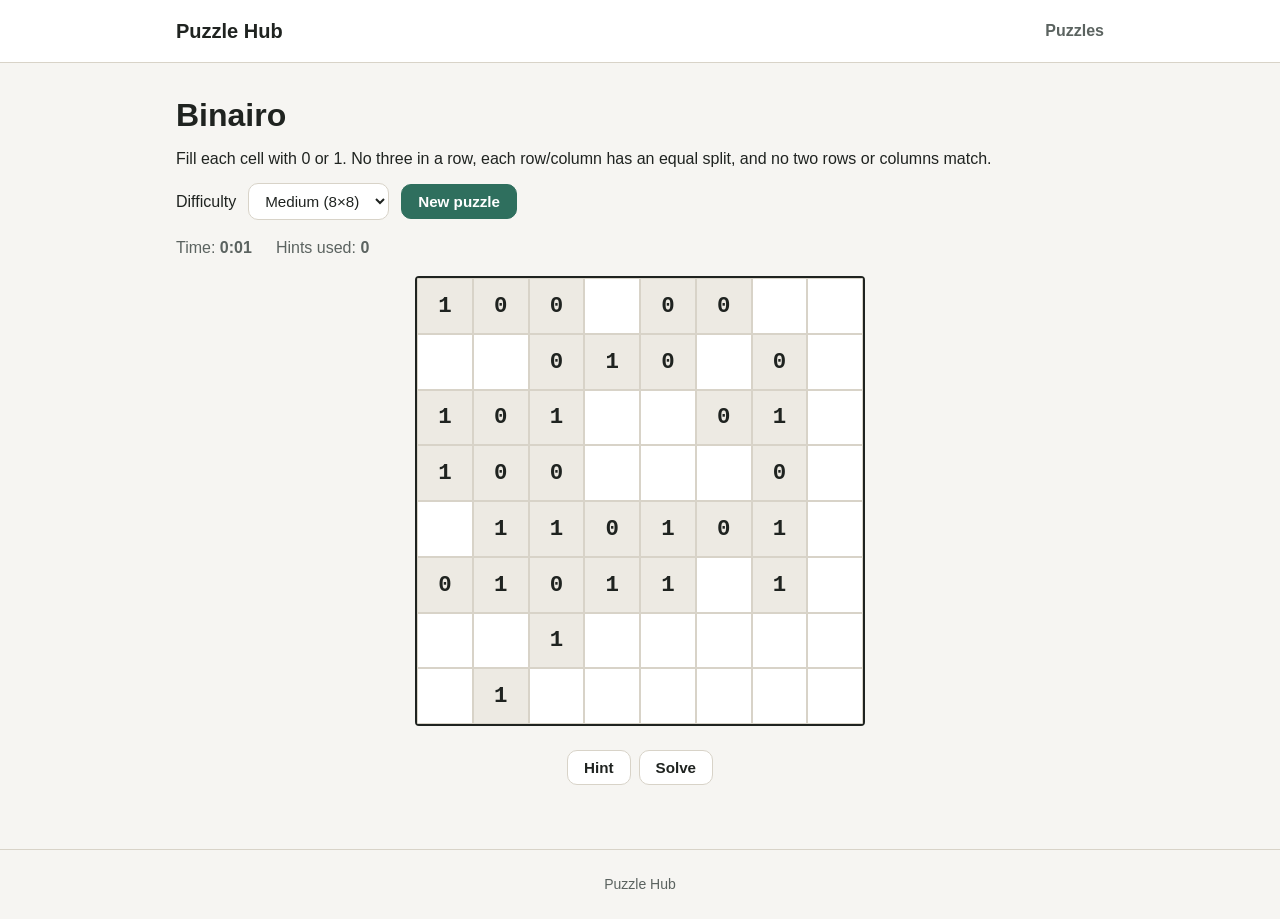
==== puzzles/binairo/index.html @ 6a2b2c0c "Add Binairo as a second puzzle type Mirrors sudoku's architecture: backtracking generator with a uni" ====
<!doctype html>
<html lang="en">
<head>
  <meta charset="utf-8" />
  <meta name="viewport" content="width=device-width, initial-scale=1" />
  <title>Binairo — Puzzle Hub</title>
  <link rel="icon" type="image/svg+xml" href="../../favicon.svg" />
  <link rel="stylesheet" href="../../css/theme.css" />
  <link rel="stylesheet" href="../../css/base.css" />
  <link rel="stylesheet" href="../../css/components.css" />
  <link rel="stylesheet" href="binairo.css" />
</head>
<body>
  <header class="site-header">
    <div class="container">
      <a class="site-logo" href="../../index.html">Puzzle Hub</a>
      <nav class="site-nav" aria-label="Main navigation">
        <a href="../../index.html">Puzzles</a>
      </nav>
    </div>
  </header>

  <main>
    <div class="container binairo-page">
      <h1>Binairo</h1>
      <p>Fill each cell with 0 or 1. No three in a row, each row/column has an equal split, and no two rows or columns match.</p>

      <div class="puzzle-toolbar">
        <label for="difficulty-select">Difficulty</label>
        <select id="difficulty-select">
          <option value="easy">Easy (6×6)</option>
          <option value="medium" selected>Medium (8×8)</option>
          <option value="hard">Hard (10×10)</option>
        </select>
        <button id="new-puzzle-btn" class="btn btn-primary">New puzzle</button>
      </div>

      <div class="puzzle-stats">
        <span>Time: <strong id="timer-display">0:00</strong></span>
        <span>Hints used: <strong id="hint-count">0</strong></span>
      </div>

      <div id="binairo-grid" class="binairo-grid" role="group" aria-label="Binairo grid"></div>

      <div class="btn-group puzzle-actions">
        <button id="hint-btn" class="btn">Hint</button>
        <button id="solve-btn" class="btn">Solve</button>
      </div>
    </div>
  </main>

  <footer class="site-footer">
    <div class="container">Puzzle Hub</div>
  </footer>

  <div id="win-modal" class="modal-backdrop" hidden>
    <div class="modal" role="dialog" aria-modal="true" aria-labelledby="win-modal-title">
      <h2 id="win-modal-title">Solved!</h2>
      <p>Time: <strong id="win-time"></strong></p>
      <button id="win-modal-close" class="btn btn-primary">Close</button>
    </div>
  </div>

  <script type="module" src="js/main.js"></script>
</body>
</html>
---- css/theme.css ----
:root {
  --color-bg: #f6f5f2;
  --color-surface: #ffffff;
  --color-surface-alt: #edeae3;
  --color-text: #1f2320;
  --color-text-muted: #5b6360;
  --color-border: #d8d3c8;
  --color-accent: #2f6f5e;
  --color-accent-hover: #255a4c;
  --color-accent-contrast: #ffffff;
  --color-danger: #b3402f;
  --color-success: #2f6f5e;
  --color-given: #1f2320;
  --color-user-entry: #2f6f5e;
  --color-hint: #a2672c;
  --color-conflict-bg: #f6d9d4;
  --color-conflict-text: #8a2f21;
  --color-selected-bg: #dcecE6;
  --color-peer-bg: #eef2ef;

  --radius-sm: 4px;
  --radius-md: 10px;
  --radius-lg: 16px;

  --space-1: 0.25rem;
  --space-2: 0.5rem;
  --space-3: 0.75rem;
  --space-4: 1rem;
  --space-6: 1.5rem;
  --space-8: 2rem;

  --font-body: -apple-system, BlinkMacSystemFont, "Segoe UI", Roboto, Helvetica, Arial, sans-serif;
  --font-mono: "SF Mono", Consolas, "Liberation Mono", Menlo, monospace;

  --shadow-sm: 0 1px 2px rgba(0, 0, 0, 0.06);
  --shadow-md: 0 4px 16px rgba(0, 0, 0, 0.08);
}

@media (prefers-color-scheme: dark) {
  :root {
    --color-bg: #16191a;
    --color-surface: #1f2426;
    --color-surface-alt: #262c2e;
    --color-text: #e9ecea;
    --color-text-muted: #9aa3a0;
    --color-border: #333a3c;
    --color-accent: #4fae93;
    --color-accent-hover: #6ec3aa;
    --color-accent-contrast: #0b1211;
    --color-danger: #e08272;
    --color-success: #4fae93;
    --color-given: #e9ecea;
    --color-user-entry: #4fae93;
    --color-hint: #d9a45c;
    --color-conflict-bg: #4a2a26;
    --color-conflict-text: #f0b3a6;
    --color-selected-bg: #24413a;
    --color-peer-bg: #1d2726;

    --shadow-sm: 0 1px 2px rgba(0, 0, 0, 0.3);
    --shadow-md: 0 4px 16px rgba(0, 0, 0, 0.4);
  }
}
---- css/base.css ----
*,
*::before,
*::after {
  box-sizing: border-box;
}

html,
body {
  margin: 0;
  padding: 0;
}

body {
  background: var(--color-bg);
  color: var(--color-text);
  font-family: var(--font-body);
  line-height: 1.5;
  min-height: 100vh;
}

h1,
h2,
h3 {
  line-height: 1.25;
  margin: 0 0 var(--space-3);
}

p {
  margin: 0 0 var(--space-3);
}

a {
  color: var(--color-accent);
}

a:hover {
  color: var(--color-accent-hover);
}

button {
  font-family: inherit;
}

.container {
  max-width: 960px;
  margin: 0 auto;
  padding: 0 var(--space-4);
}

.visually-hidden {
  position: absolute;
  width: 1px;
  height: 1px;
  padding: 0;
  margin: -1px;
  overflow: hidden;
  clip: rect(0, 0, 0, 0);
  white-space: nowrap;
  border: 0;
}

:focus-visible {
  outline: 3px solid var(--color-accent);
  outline-offset: 2px;
}
---- css/components.css ----
/* Site header / nav */
.site-header {
  border-bottom: 1px solid var(--color-border);
  background: var(--color-surface);
}

.site-header .container {
  display: flex;
  align-items: center;
  justify-content: space-between;
  padding-top: var(--space-4);
  padding-bottom: var(--space-4);
}

.site-logo {
  font-size: 1.25rem;
  font-weight: 700;
  text-decoration: none;
  color: var(--color-text);
}

.site-logo:hover {
  color: var(--color-text);
}

.site-nav {
  display: flex;
  gap: var(--space-4);
}

.site-nav a {
  text-decoration: none;
  color: var(--color-text-muted);
  font-weight: 600;
}

.site-nav a:hover,
.site-nav a[aria-current="page"] {
  color: var(--color-accent);
}

/* Footer */
.site-footer {
  border-top: 1px solid var(--color-border);
  margin-top: var(--space-8);
  padding: var(--space-6) 0;
  color: var(--color-text-muted);
  font-size: 0.875rem;
  text-align: center;
}

/* Main content spacing */
main {
  padding: var(--space-8) 0;
}

/* Puzzle card grid (hub page) */
.puzzle-grid {
  display: grid;
  grid-template-columns: repeat(auto-fill, minmax(220px, 1fr));
  gap: var(--space-4);
}

.puzzle-card {
  display: block;
  background: var(--color-surface);
  border: 1px solid var(--color-border);
  border-radius: var(--radius-lg);
  padding: var(--space-6);
  text-decoration: none;
  color: var(--color-text);
  box-shadow: var(--shadow-sm);
  transition: transform 0.15s ease, box-shadow 0.15s ease;
}

.puzzle-card:hover {
  transform: translateY(-2px);
  box-shadow: var(--shadow-md);
  color: var(--color-text);
}

.puzzle-card .puzzle-card-icon {
  font-size: 2rem;
  display: block;
  margin-bottom: var(--space-2);
}

.puzzle-card h3 {
  margin-bottom: var(--space-1);
}

.puzzle-card p {
  margin: 0;
  color: var(--color-text-muted);
  font-size: 0.9rem;
}

.puzzle-card.puzzle-card-disabled {
  opacity: 0.55;
  pointer-events: none;
}

/* Puzzle play-page toolbar/stats/actions (shared across puzzle types) */
.puzzle-toolbar {
  display: flex;
  flex-wrap: wrap;
  align-items: center;
  gap: var(--space-3);
  margin-bottom: var(--space-4);
}

.puzzle-toolbar select {
  font-family: inherit;
  font-size: 0.95rem;
  padding: var(--space-2) var(--space-3);
  border-radius: var(--radius-md);
  border: 1px solid var(--color-border);
  background: var(--color-surface);
  color: var(--color-text);
}

.puzzle-stats {
  display: flex;
  gap: var(--space-6);
  margin-bottom: var(--space-4);
  color: var(--color-text-muted);
  font-variant-numeric: tabular-nums;
}

.puzzle-actions {
  justify-content: center;
  margin-top: var(--space-6);
}

/* Buttons */
.btn {
  display: inline-flex;
  align-items: center;
  gap: var(--space-2);
  border: 1px solid var(--color-border);
  background: var(--color-surface);
  color: var(--color-text);
  border-radius: var(--radius-md);
  padding: var(--space-2) var(--space-4);
  font-size: 0.95rem;
  font-weight: 600;
  cursor: pointer;
}

.btn:hover {
  border-color: var(--color-accent);
  color: var(--color-accent);
}

.btn-primary {
  background: var(--color-accent);
  border-color: var(--color-accent);
  color: var(--color-accent-contrast);
}

.btn-primary:hover {
  background: var(--color-accent-hover);
  border-color: var(--color-accent-hover);
  color: var(--color-accent-contrast);
}

.btn:disabled {
  opacity: 0.5;
  cursor: not-allowed;
}

.btn-group {
  display: flex;
  flex-wrap: wrap;
  gap: var(--space-2);
}

/* Modal */
.modal-backdrop {
  position: fixed;
  inset: 0;
  background: rgba(0, 0, 0, 0.45);
  display: flex;
  align-items: center;
  justify-content: center;
  padding: var(--space-4);
  z-index: 100;
}

.modal-backdrop[hidden] {
  display: none;
}

.modal {
  background: var(--color-surface);
  border-radius: var(--radius-lg);
  padding: var(--space-6);
  max-width: 360px;
  width: 100%;
  box-shadow: var(--shadow-md);
  text-align: center;
}

.modal h2 {
  margin-top: 0;
}
---- puzzles/binairo/binairo.css ----
.binairo-grid {
  display: grid;
  grid-template-columns: repeat(var(--binairo-size), 1fr);
  width: min(94vw, 450px);
  aspect-ratio: 1;
  margin: 0 auto;
  border: 2px solid var(--color-text);
  border-radius: var(--radius-sm);
  overflow: hidden;
  background: var(--color-surface);
}

.binairo-cell {
  appearance: none;
  -webkit-appearance: none;
  width: 100%;
  height: 100%;
  border: 1px solid var(--color-border);
  background: var(--color-surface);
  color: var(--color-user-entry);
  font-family: var(--font-mono);
  font-size: clamp(1rem, 4vw, 1.4rem);
  font-weight: 700;
  padding: 0;
  cursor: pointer;
}

.binairo-cell.given {
  color: var(--color-given);
  background: var(--color-surface-alt);
  cursor: default;
}

.binairo-cell.hint {
  color: var(--color-hint);
}

.binairo-cell.peer {
  background: var(--color-peer-bg);
}

.binairo-cell.selected {
  background: var(--color-selected-bg);
}

.binairo-cell.conflict {
  background: var(--color-conflict-bg);
  color: var(--color-conflict-text);
}

.binairo-cell:focus-visible {
  outline: 2px solid var(--color-accent);
  outline-offset: -2px;
  z-index: 1;
  position: relative;
}
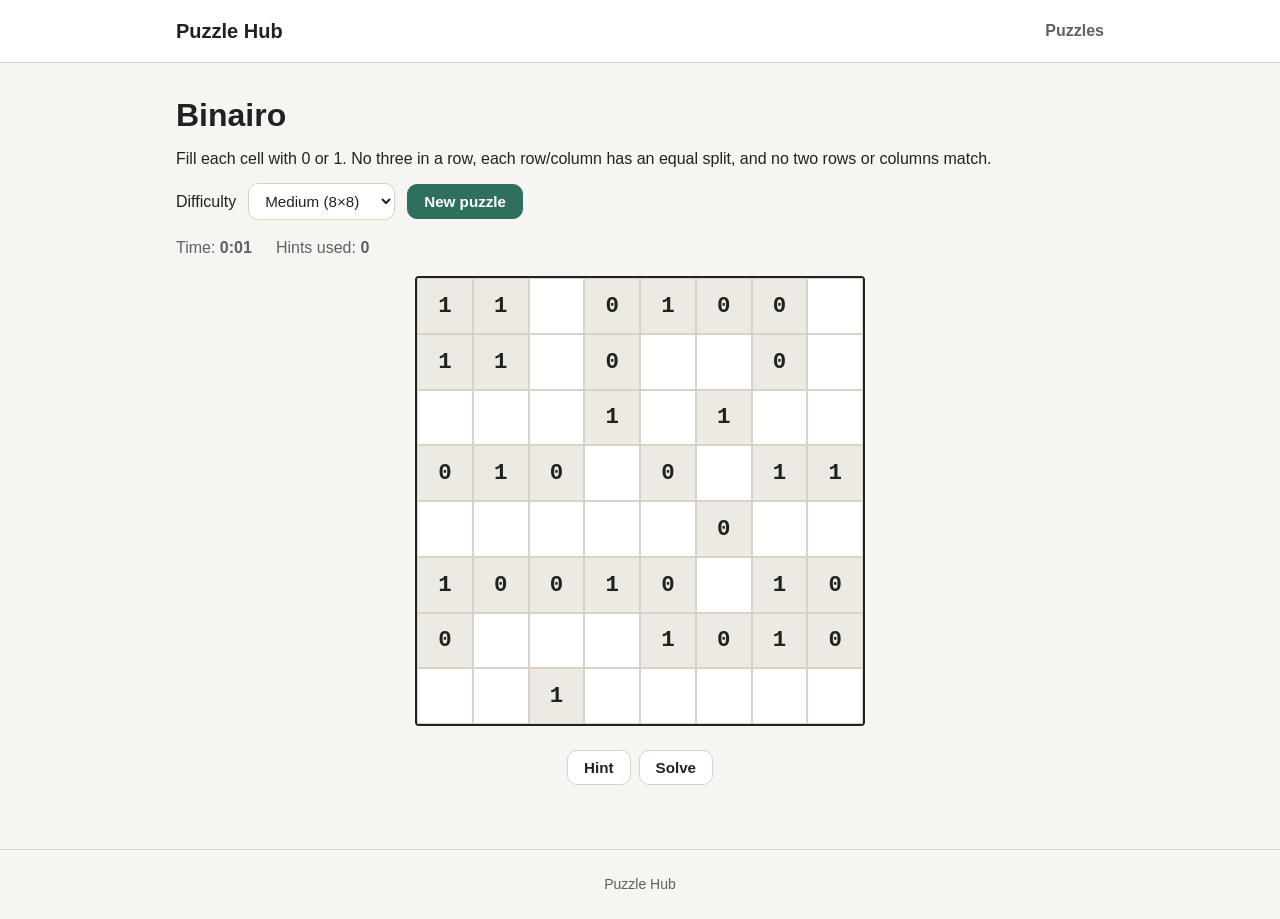
==== commit fa33ebb0: "Add Expert (12x12) difficulty to Binairo 14x14 was tried first but rejected after timing it: a singl" ====
--- a/puzzles/binairo/index.html
+++ b/puzzles/binairo/index.html
@@ -31,6 +31,7 @@
           <option value="easy">Easy (6×6)</option>
           <option value="medium" selected>Medium (8×8)</option>
           <option value="hard">Hard (10×10)</option>
+          <option value="expert">Expert (12×12)</option>
         </select>
         <button id="new-puzzle-btn" class="btn btn-primary">New puzzle</button>
       </div>
--- a/css/components.css
+++ b/css/components.css
@@ -52,6 +52,17 @@
 /* Main content spacing */
 main {
   padding: var(--space-8) 0;
+}
+
+/* Home page note */
+.love-note {
+  background: var(--color-surface-alt);
+  border-left: 4px solid var(--color-accent);
+  border-radius: var(--radius-sm);
+  padding: var(--space-3) var(--space-4);
+  margin-bottom: var(--space-6);
+  color: var(--color-text);
+  font-style: italic;
 }
 
 /* Puzzle card grid (hub page) */
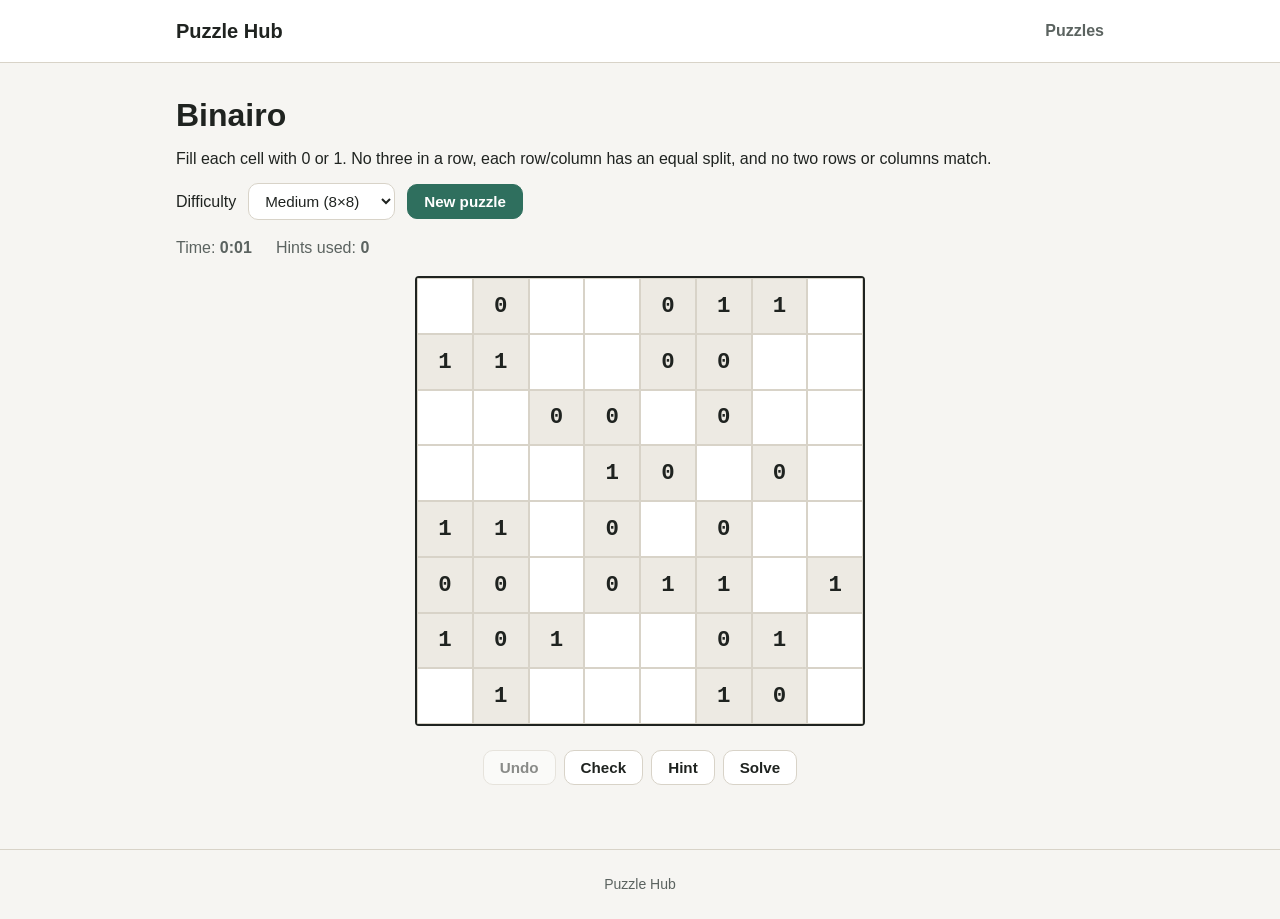
==== commit 3c0598fc: "Add Undo and Check buttons to Binairo Conflicts are no longer flagged live as you type; a Check butt" ====
--- a/puzzles/binairo/index.html
+++ b/puzzles/binairo/index.html
@@ -44,6 +44,8 @@
       <div id="binairo-grid" class="binairo-grid" role="group" aria-label="Binairo grid"></div>
 
       <div class="btn-group puzzle-actions">
+        <button id="undo-btn" class="btn">Undo</button>
+        <button id="check-btn" class="btn">Check</button>
         <button id="hint-btn" class="btn">Hint</button>
         <button id="solve-btn" class="btn">Solve</button>
       </div>
